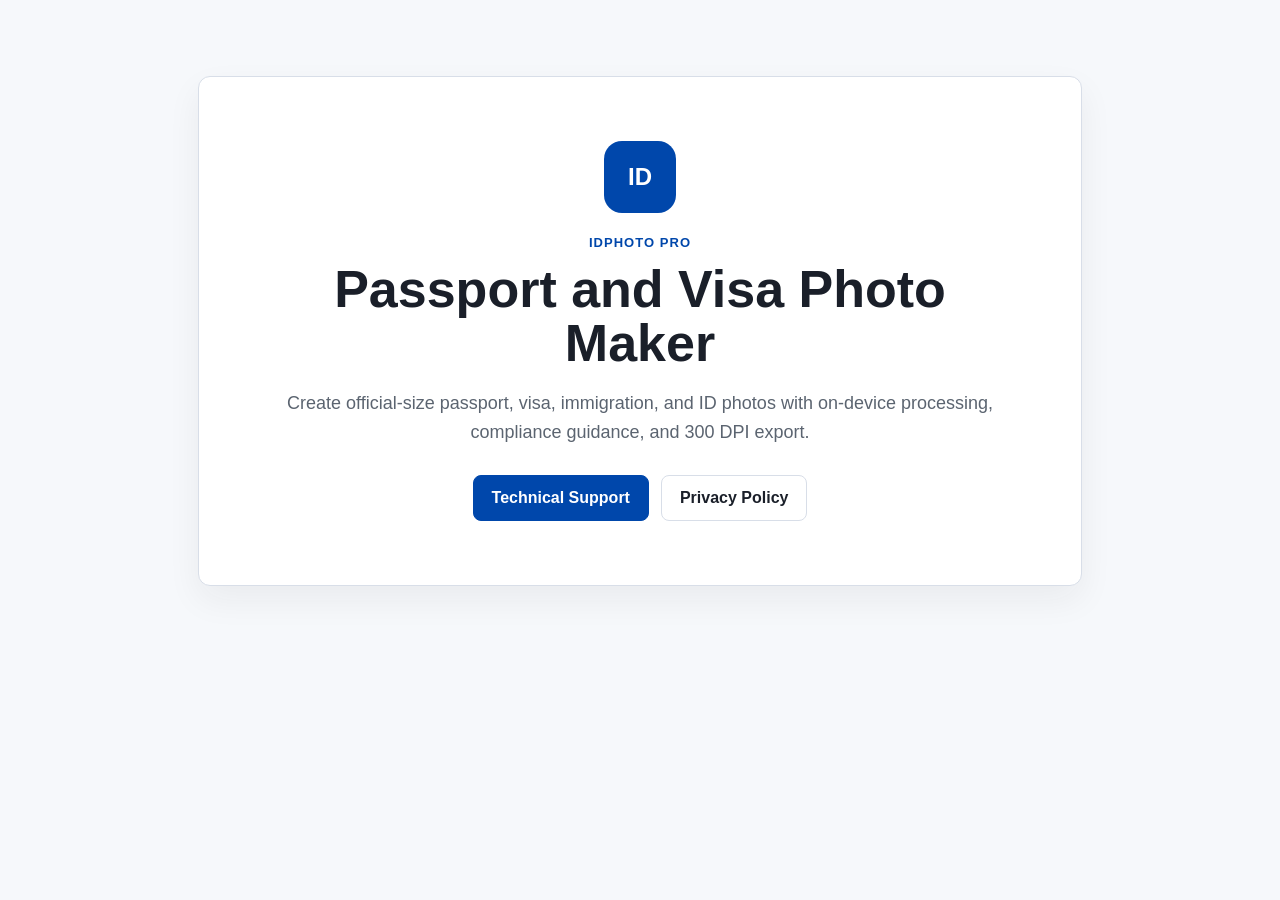
==== AppStorePackage/web/index.html @ c90c4967 "初始化项目" ====
<!doctype html>
<html lang="en">
<head>
  <meta charset="utf-8">
  <meta name="viewport" content="width=device-width, initial-scale=1">
  <title>IDPhoto Pro</title>
  <meta name="description" content="IDPhoto Pro support and privacy information.">
  <link rel="stylesheet" href="./styles.css">
</head>
<body>
  <main class="page">
    <section class="hero">
      <div class="mark">ID</div>
      <p class="eyebrow">IDPhoto Pro</p>
      <h1>Passport and Visa Photo Maker</h1>
      <p class="lead">Create official-size passport, visa, immigration, and ID photos with on-device processing, compliance guidance, and 300 DPI export.</p>
      <div class="actions">
        <a class="button primary" href="./support.html">Technical Support</a>
        <a class="button" href="./privacy.html">Privacy Policy</a>
      </div>
    </section>
  </main>
</body>
</html>
---- AppStorePackage/web/styles.css ----
:root {
  color-scheme: light;
  --blue: #0047ab;
  --blue-dark: #002b66;
  --ink: #1a1f29;
  --muted: #5b6470;
  --line: #d8dee8;
  --bg: #f6f8fb;
  --card: #ffffff;
}

* {
  box-sizing: border-box;
}

body {
  margin: 0;
  background: var(--bg);
  color: var(--ink);
  font-family: -apple-system, BlinkMacSystemFont, "SF Pro Text", "Segoe UI", sans-serif;
  line-height: 1.6;
}

a {
  color: var(--blue);
  text-decoration: none;
}

a:hover {
  text-decoration: underline;
}

.page {
  width: min(920px, 100%);
  margin: 0 auto;
  padding: 28px 18px 56px;
}

.topnav {
  display: flex;
  justify-content: space-between;
  gap: 16px;
  margin-bottom: 18px;
  font-weight: 700;
}

.hero,
.card {
  background: var(--card);
  border: 1px solid var(--line);
  border-radius: 12px;
  box-shadow: 0 14px 34px rgba(26, 31, 41, 0.06);
}

.hero {
  margin-top: 48px;
  padding: clamp(28px, 6vw, 64px);
  text-align: center;
}

.card {
  padding: clamp(22px, 5vw, 44px);
}

.mark {
  display: inline-grid;
  place-items: center;
  width: 72px;
  height: 72px;
  margin-bottom: 20px;
  border-radius: 18px;
  background: var(--blue);
  color: white;
  font-size: 24px;
  font-weight: 800;
}

.eyebrow {
  margin: 0 0 8px;
  color: var(--blue);
  font-size: 13px;
  font-weight: 800;
  letter-spacing: 0.08em;
  text-transform: uppercase;
}

h1 {
  margin: 0 0 14px;
  font-size: clamp(32px, 6vw, 52px);
  line-height: 1.05;
  letter-spacing: 0;
}

h2 {
  margin-top: 32px;
  margin-bottom: 8px;
  font-size: 22px;
}

h3 {
  margin-top: 20px;
  margin-bottom: 4px;
  font-size: 17px;
}

.lead {
  color: var(--muted);
  font-size: 18px;
}

.muted {
  color: var(--muted);
}

.actions {
  display: flex;
  flex-wrap: wrap;
  justify-content: center;
  gap: 12px;
  margin-top: 28px;
}

.button {
  display: inline-flex;
  align-items: center;
  justify-content: center;
  min-height: 46px;
  padding: 0 18px;
  border: 1px solid var(--line);
  border-radius: 8px;
  color: var(--ink);
  font-weight: 700;
}

.button.primary {
  background: var(--blue);
  border-color: var(--blue);
  color: white;
}

.notice {
  margin: 24px 0;
  padding: 14px 16px;
  border: 1px solid rgba(0, 71, 171, 0.20);
  border-radius: 8px;
  background: #eef5ff;
  color: var(--blue-dark);
}

ul {
  padding-left: 22px;
}
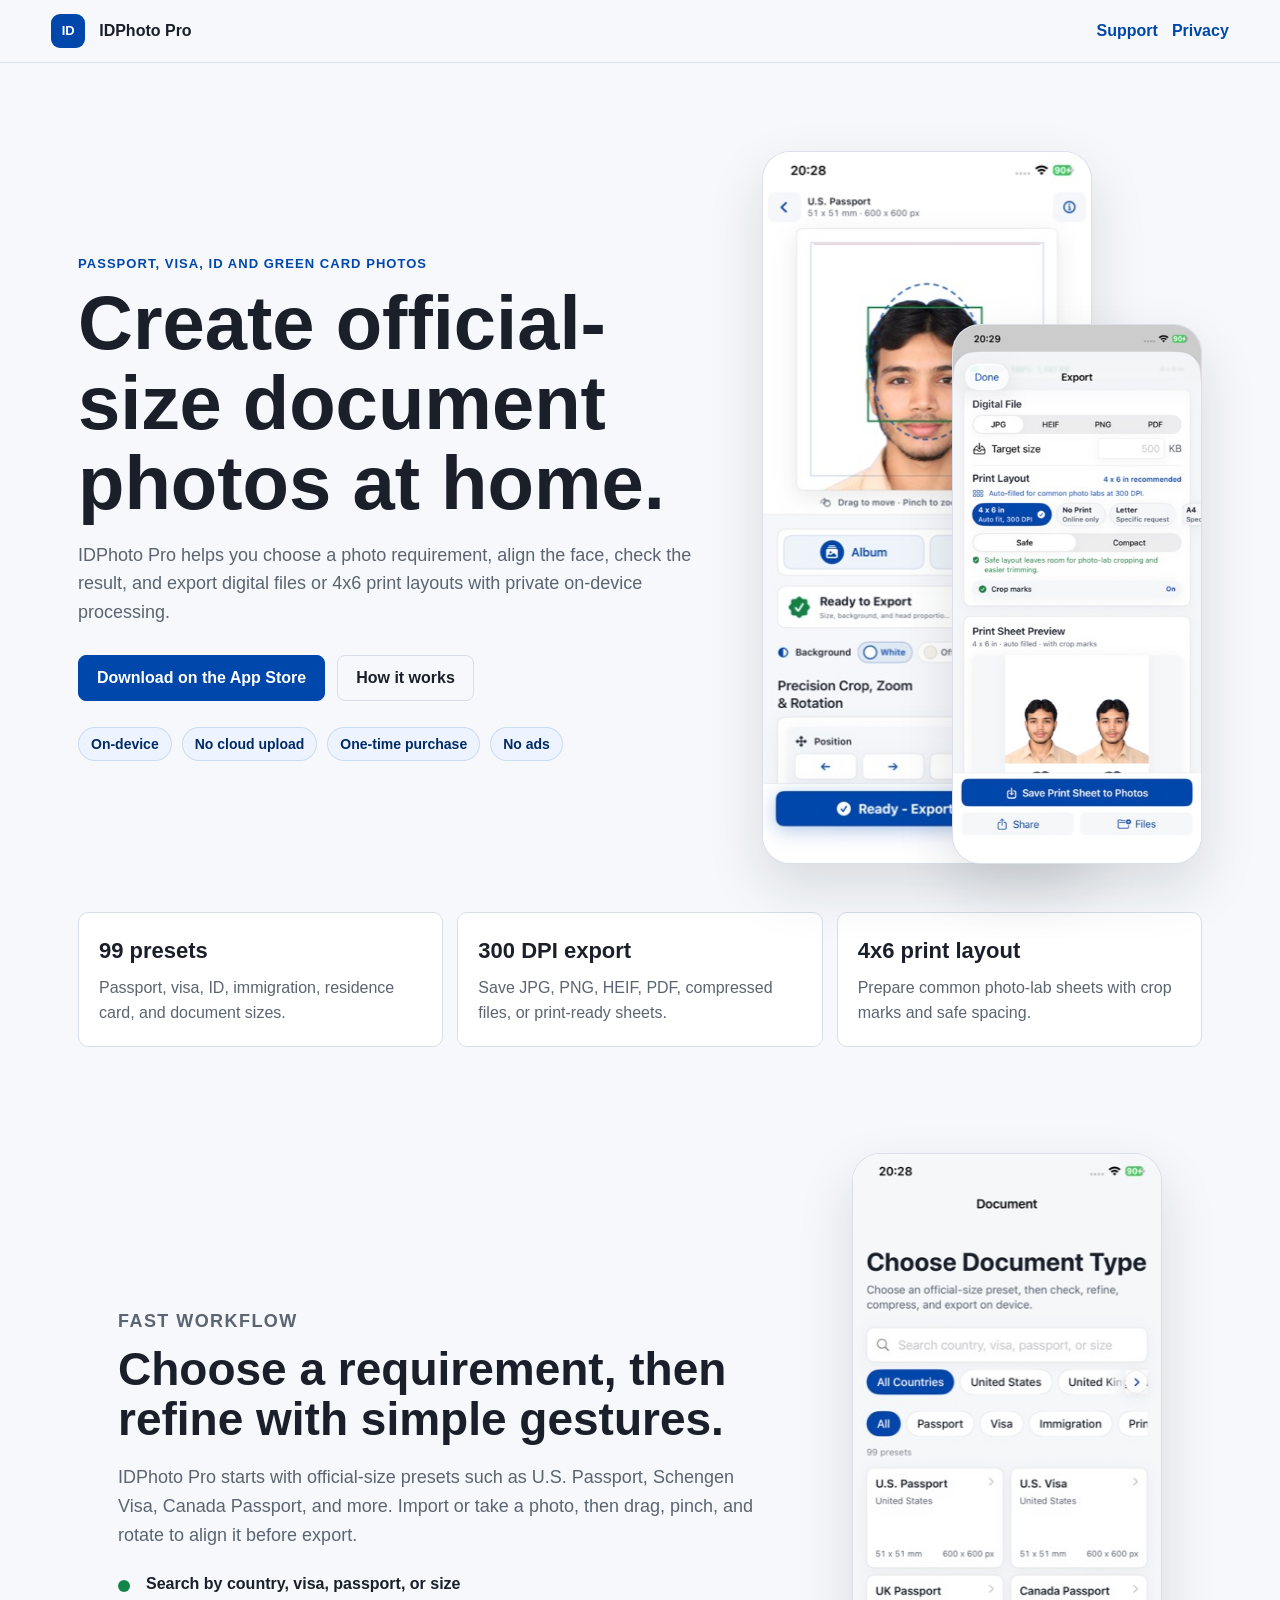
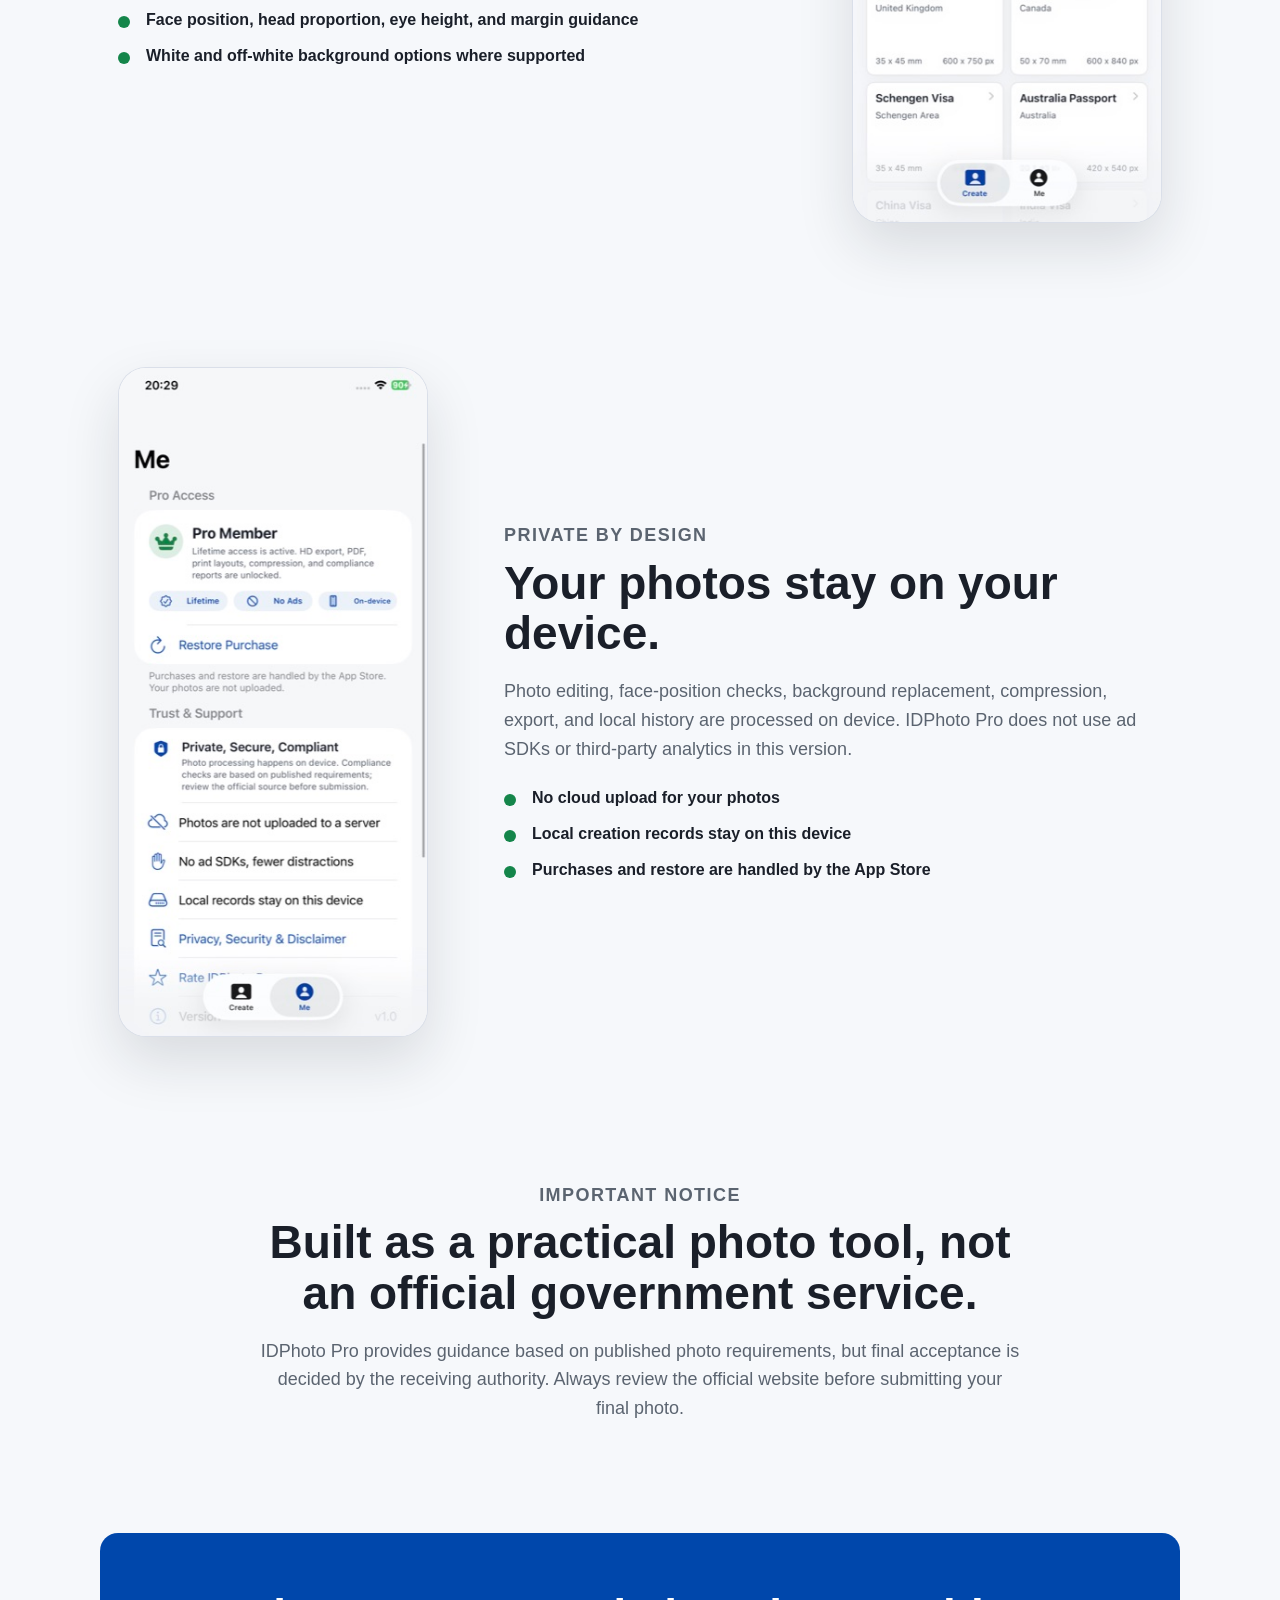
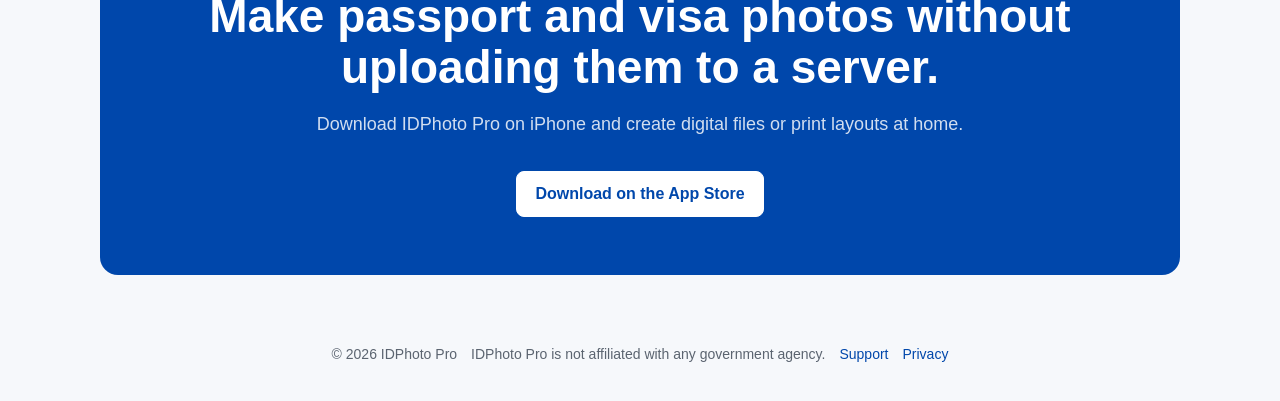
==== commit 0972909f: "增加官网" ====
--- a/AppStorePackage/web/index.html
+++ b/AppStorePackage/web/index.html
@@ -3,22 +3,108 @@
 <head>
   <meta charset="utf-8">
   <meta name="viewport" content="width=device-width, initial-scale=1">
-  <title>IDPhoto Pro</title>
-  <meta name="description" content="IDPhoto Pro support and privacy information.">
+  <title>IDPhoto Pro - Passport and Visa Photo Maker</title>
+  <meta name="description" content="Create passport, visa, ID, green card, and document photos at home with on-device processing, official-size templates, JPG/PDF export, and 4x6 print layouts.">
   <link rel="stylesheet" href="./styles.css">
 </head>
 <body>
-  <main class="page">
-    <section class="hero">
-      <div class="mark">ID</div>
-      <p class="eyebrow">IDPhoto Pro</p>
-      <h1>Passport and Visa Photo Maker</h1>
-      <p class="lead">Create official-size passport, visa, immigration, and ID photos with on-device processing, compliance guidance, and 300 DPI export.</p>
-      <div class="actions">
-        <a class="button primary" href="./support.html">Technical Support</a>
-        <a class="button" href="./privacy.html">Privacy Policy</a>
+  <header class="site-header">
+    <a class="brand" href="./index.html" aria-label="IDPhoto Pro home">
+      <span class="brand-mark">ID</span>
+      <span>IDPhoto Pro</span>
+    </a>
+    <nav class="header-links" aria-label="Main navigation">
+      <a href="./support.html">Support</a>
+      <a href="./privacy.html">Privacy</a>
+    </nav>
+  </header>
+
+  <main>
+    <section class="landing-hero">
+      <div class="hero-copy">
+        <p class="eyebrow">Passport, visa, ID and green card photos</p>
+        <h1>Create official-size document photos at home.</h1>
+        <p class="lead">IDPhoto Pro helps you choose a photo requirement, align the face, check the result, and export digital files or 4x6 print layouts with private on-device processing.</p>
+        <div class="hero-actions">
+          <a class="button primary" href="https://apps.apple.com/app/id6771586096">Download on the App Store</a>
+          <a class="button" href="./support.html">How it works</a>
+        </div>
+        <div class="trust-strip" aria-label="Key product benefits">
+          <span>On-device</span>
+          <span>No cloud upload</span>
+          <span>One-time purchase</span>
+          <span>No ads</span>
+        </div>
+      </div>
+      <div class="hero-media" aria-label="IDPhoto Pro app screenshots">
+        <img class="phone-shot main-shot" src="./assets/editor-check.jpg" alt="IDPhoto Pro editor showing a US passport photo check result">
+        <img class="phone-shot side-shot" src="./assets/export-print.jpg" alt="IDPhoto Pro export screen showing 4x6 print layout">
       </div>
     </section>
+
+    <section class="feature-band">
+      <div class="feature-card">
+        <strong>99 presets</strong>
+        <span>Passport, visa, ID, immigration, residence card, and document sizes.</span>
+      </div>
+      <div class="feature-card">
+        <strong>300 DPI export</strong>
+        <span>Save JPG, PNG, HEIF, PDF, compressed files, or print-ready sheets.</span>
+      </div>
+      <div class="feature-card">
+        <strong>4x6 print layout</strong>
+        <span>Prepare common photo-lab sheets with crop marks and safe spacing.</span>
+      </div>
+    </section>
+
+    <section class="section split">
+      <div>
+        <p class="eyebrow">Fast workflow</p>
+        <h2>Choose a requirement, then refine with simple gestures.</h2>
+        <p>IDPhoto Pro starts with official-size presets such as U.S. Passport, Schengen Visa, Canada Passport, and more. Import or take a photo, then drag, pinch, and rotate to align it before export.</p>
+        <ul class="check-list">
+          <li>Search by country, visa, passport, or size</li>
+          <li>Face position, head proportion, eye height, and margin guidance</li>
+          <li>White and off-white background options where supported</li>
+        </ul>
+      </div>
+      <img class="phone-shot content-shot" src="./assets/document-presets.jpg" alt="IDPhoto Pro document preset selection screen">
+    </section>
+
+    <section class="section split reverse">
+      <div>
+        <p class="eyebrow">Private by design</p>
+        <h2>Your photos stay on your device.</h2>
+        <p>Photo editing, face-position checks, background replacement, compression, export, and local history are processed on device. IDPhoto Pro does not use ad SDKs or third-party analytics in this version.</p>
+        <ul class="check-list">
+          <li>No cloud upload for your photos</li>
+          <li>Local creation records stay on this device</li>
+          <li>Purchases and restore are handled by the App Store</li>
+        </ul>
+      </div>
+      <img class="phone-shot content-shot" src="./assets/privacy-pro.jpg" alt="IDPhoto Pro profile page showing privacy and pro access information">
+    </section>
+
+    <section class="section">
+      <div class="center-copy">
+        <p class="eyebrow">Important notice</p>
+        <h2>Built as a practical photo tool, not an official government service.</h2>
+        <p>IDPhoto Pro provides guidance based on published photo requirements, but final acceptance is decided by the receiving authority. Always review the official website before submitting your final photo.</p>
+      </div>
+    </section>
+
+    <section class="cta">
+      <h2>Make passport and visa photos without uploading them to a server.</h2>
+      <p>Download IDPhoto Pro on iPhone and create digital files or print layouts at home.</p>
+      <a class="button primary" href="https://apps.apple.com/app/id6771586096">Download on the App Store</a>
+    </section>
   </main>
+
+  <footer class="site-footer">
+    <span>© 2026 IDPhoto Pro</span>
+    <span>IDPhoto Pro is not affiliated with any government agency.</span>
+    <a href="./support.html">Support</a>
+    <a href="./privacy.html">Privacy</a>
+  </footer>
 </body>
 </html>
--- a/AppStorePackage/web/styles.css
+++ b/AppStorePackage/web/styles.css
@@ -2,11 +2,14 @@
   color-scheme: light;
   --blue: #0047ab;
   --blue-dark: #002b66;
+  --green: #14854a;
   --ink: #1a1f29;
   --muted: #5b6470;
   --line: #d8dee8;
   --bg: #f6f8fb;
   --card: #ffffff;
+  --soft-blue: #edf4ff;
+  --soft-green: #edf8f2;
 }
 
 * {
@@ -21,6 +24,11 @@
   line-height: 1.6;
 }
 
+img {
+  display: block;
+  max-width: 100%;
+}
+
 a {
   color: var(--blue);
   text-decoration: none;
@@ -34,6 +42,49 @@
   width: min(920px, 100%);
   margin: 0 auto;
   padding: 28px 18px 56px;
+}
+
+.site-header {
+  position: sticky;
+  top: 0;
+  z-index: 10;
+  display: flex;
+  align-items: center;
+  justify-content: space-between;
+  gap: 16px;
+  padding: 14px clamp(18px, 4vw, 56px);
+  border-bottom: 1px solid rgba(216, 222, 232, 0.85);
+  background: rgba(246, 248, 251, 0.92);
+  backdrop-filter: blur(18px);
+}
+
+.brand,
+.header-links,
+.site-footer {
+  display: flex;
+  align-items: center;
+  gap: 14px;
+}
+
+.brand {
+  color: var(--ink);
+  font-weight: 800;
+}
+
+.brand-mark {
+  display: inline-grid;
+  place-items: center;
+  width: 34px;
+  height: 34px;
+  border-radius: 9px;
+  background: var(--blue);
+  color: white;
+  font-size: 13px;
+  font-weight: 900;
+}
+
+.header-links {
+  font-weight: 700;
 }
 
 .topnav {
@@ -150,3 +201,270 @@
 ul {
   padding-left: 22px;
 }
+
+.landing-hero {
+  display: grid;
+  grid-template-columns: minmax(0, 1fr) minmax(300px, 440px);
+  align-items: center;
+  gap: clamp(28px, 5vw, 72px);
+  width: min(1160px, 100%);
+  margin: 0 auto;
+  padding: clamp(44px, 7vw, 88px) 18px 38px;
+}
+
+.hero-copy h1 {
+  max-width: 760px;
+  font-size: clamp(44px, 7vw, 76px);
+}
+
+.hero-actions {
+  display: flex;
+  flex-wrap: wrap;
+  gap: 12px;
+  margin-top: 28px;
+}
+
+.trust-strip {
+  display: flex;
+  flex-wrap: wrap;
+  gap: 10px;
+  margin-top: 26px;
+}
+
+.trust-strip span {
+  display: inline-flex;
+  align-items: center;
+  min-height: 34px;
+  padding: 0 12px;
+  border: 1px solid rgba(0, 71, 171, 0.14);
+  border-radius: 999px;
+  background: var(--soft-blue);
+  color: var(--blue-dark);
+  font-size: 14px;
+  font-weight: 800;
+}
+
+.hero-media {
+  position: relative;
+  min-height: 560px;
+}
+
+.phone-shot {
+  border: 1px solid rgba(216, 222, 232, 0.95);
+  border-radius: 28px;
+  background: white;
+  box-shadow: 0 24px 56px rgba(26, 31, 41, 0.13);
+}
+
+.main-shot {
+  width: min(330px, 76vw);
+}
+
+.side-shot {
+  position: absolute;
+  right: 0;
+  bottom: 0;
+  width: min(250px, 54vw);
+}
+
+.feature-band {
+  display: grid;
+  grid-template-columns: repeat(3, minmax(0, 1fr));
+  gap: 14px;
+  width: min(1160px, 100%);
+  margin: 0 auto;
+  padding: 10px 18px 34px;
+}
+
+.feature-card {
+  padding: 20px;
+  border: 1px solid var(--line);
+  border-radius: 10px;
+  background: var(--card);
+}
+
+.feature-card strong,
+.feature-card span {
+  display: block;
+}
+
+.feature-card strong {
+  margin-bottom: 6px;
+  color: var(--ink);
+  font-size: 22px;
+}
+
+.feature-card span {
+  color: var(--muted);
+}
+
+.section {
+  width: min(1080px, 100%);
+  margin: 0 auto;
+  padding: clamp(38px, 7vw, 72px) 18px;
+}
+
+.split {
+  display: grid;
+  grid-template-columns: minmax(0, 1fr) minmax(240px, 310px);
+  align-items: center;
+  gap: clamp(28px, 6vw, 76px);
+}
+
+.split.reverse {
+  grid-template-columns: minmax(240px, 310px) minmax(0, 1fr);
+}
+
+.split.reverse > div {
+  grid-column: 2;
+  grid-row: 1;
+}
+
+.split.reverse > img {
+  grid-column: 1;
+  grid-row: 1;
+}
+
+.section h2,
+.cta h2 {
+  margin: 0 0 12px;
+  font-size: clamp(30px, 4vw, 46px);
+  line-height: 1.1;
+}
+
+.section p,
+.cta p {
+  color: var(--muted);
+  font-size: 18px;
+}
+
+.content-shot {
+  width: min(310px, 78vw);
+  justify-self: center;
+}
+
+.check-list {
+  display: grid;
+  gap: 10px;
+  margin: 22px 0 0;
+  padding: 0;
+  list-style: none;
+}
+
+.check-list li {
+  position: relative;
+  padding-left: 28px;
+  color: var(--ink);
+  font-weight: 700;
+}
+
+.check-list li::before {
+  content: "";
+  position: absolute;
+  left: 0;
+  top: 9px;
+  width: 12px;
+  height: 12px;
+  border-radius: 999px;
+  background: var(--green);
+}
+
+.center-copy {
+  max-width: 760px;
+  margin: 0 auto;
+  text-align: center;
+}
+
+.cta {
+  width: min(1080px, calc(100% - 36px));
+  margin: 20px auto 44px;
+  padding: clamp(30px, 6vw, 58px);
+  border-radius: 18px;
+  background: var(--blue);
+  color: white;
+  text-align: center;
+}
+
+.cta p {
+  color: rgba(255, 255, 255, 0.82);
+}
+
+.cta .button.primary {
+  margin-top: 14px;
+  background: white;
+  border-color: white;
+  color: var(--blue);
+}
+
+.site-footer {
+  justify-content: center;
+  flex-wrap: wrap;
+  padding: 24px 18px 36px;
+  color: var(--muted);
+  font-size: 14px;
+}
+
+@media (max-width: 820px) {
+  .site-header {
+    position: static;
+  }
+
+  .landing-hero,
+  .split,
+  .split.reverse,
+  .feature-band {
+    grid-template-columns: 1fr;
+  }
+
+  .landing-hero {
+    padding-top: 34px;
+  }
+
+  .hero-media {
+    min-height: 440px;
+  }
+
+  .main-shot {
+    width: min(290px, 72vw);
+  }
+
+  .side-shot {
+    width: min(210px, 50vw);
+  }
+
+  .split.reverse > div,
+  .split.reverse > img {
+    grid-column: auto;
+    grid-row: auto;
+  }
+
+  .split.reverse > img {
+    order: 2;
+  }
+}
+
+@media (max-width: 520px) {
+  .brand span:last-child {
+    display: none;
+  }
+
+  .button {
+    width: 100%;
+  }
+
+  .hero-actions .button {
+    width: auto;
+  }
+
+  .hero-media {
+    min-height: 360px;
+  }
+
+  .main-shot {
+    width: 245px;
+  }
+
+  .side-shot {
+    width: 178px;
+  }
+}
